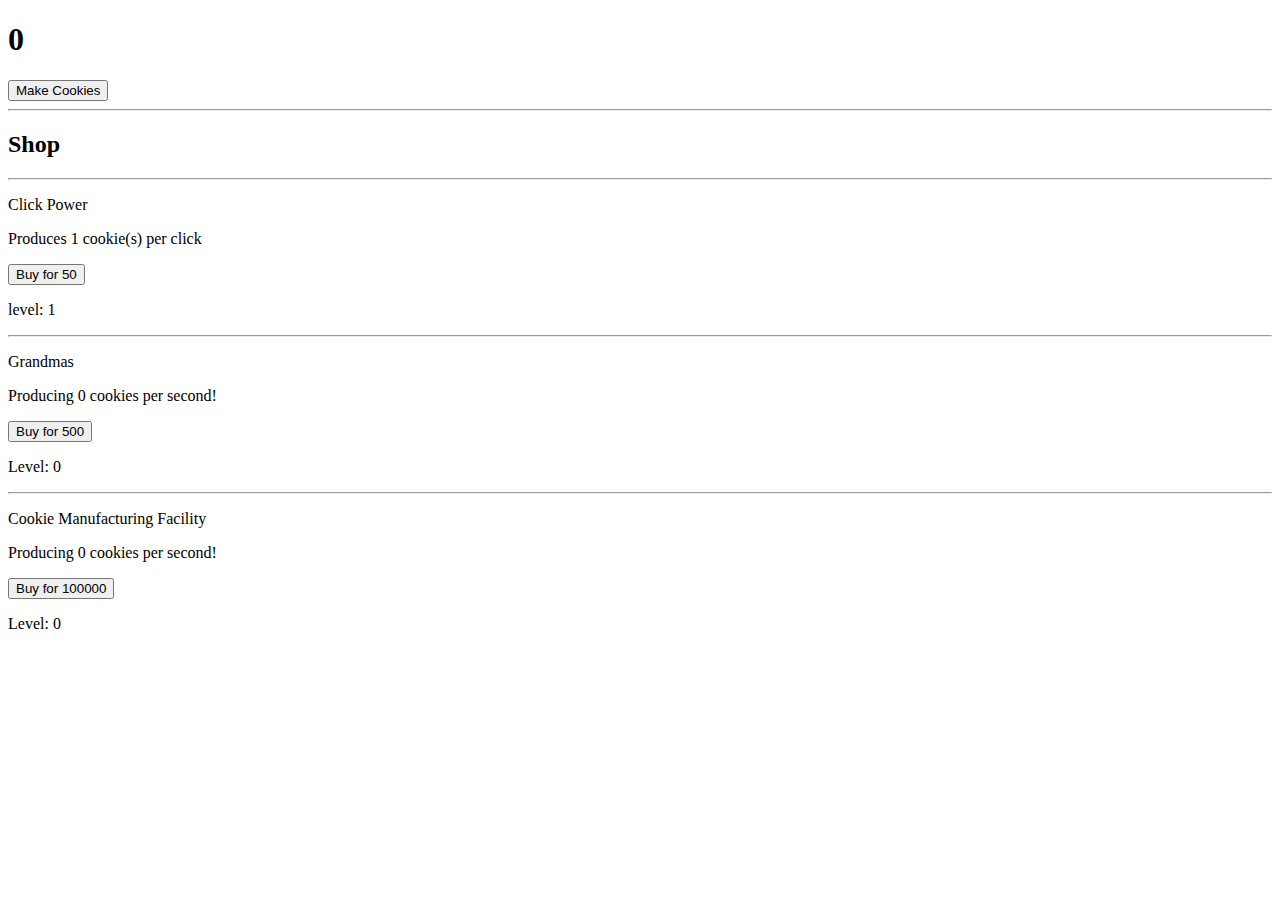
==== index.html @ 1f169e93 "finished tutorial, no stretch goals" ====
<!DOCTYPE html>
<html>

<head>
    <meta charset="utf-8">
    <title>Make Cookies</title>
</head>

<body>
    <!-- Cookie Count -->
    <h1 id="cookie-counter">0</h1>

    <!-- Make Cookies Button -->
    <button id="cookie-clicker">Make Cookies</button>

    <hr>
    <h2>Shop</h2>
    <hr>

    <p>Click Power</p>
    <p>Produces <span id="click-power-multiple">1</span> cookie(s) per click</p>
    <button id="buy-click-power">Buy for <span id="click-power-price">50</span></button>
    <p>level: <span id="click-power-level">1</span></p>

    <!---GRANDMAS-->
    <hr>
    <p>Grandmas</p>
    <p>Producing <span id="grandma-multiple">0</span> cookies per second!</p>
    <button id="buy-grandma">Buy for <span id="grandma-price">500</span></button>
    <p>Level: <span id="grandma-level">0</span></p>

    <!--Cookie Manufacturing Facility-->
    <hr>
    <p>Cookie Manufacturing Facility</p>
    <p>Producing <span id="facility-multiple">0</span> cookies per second!</p>
    <button id="buy-facility">Buy for <span id="facility-price">100000</span></button>
    <p>Level: <span id="facility-level">0</span></p>

    <script src="./scripts.js"></script>
</body>

</html>
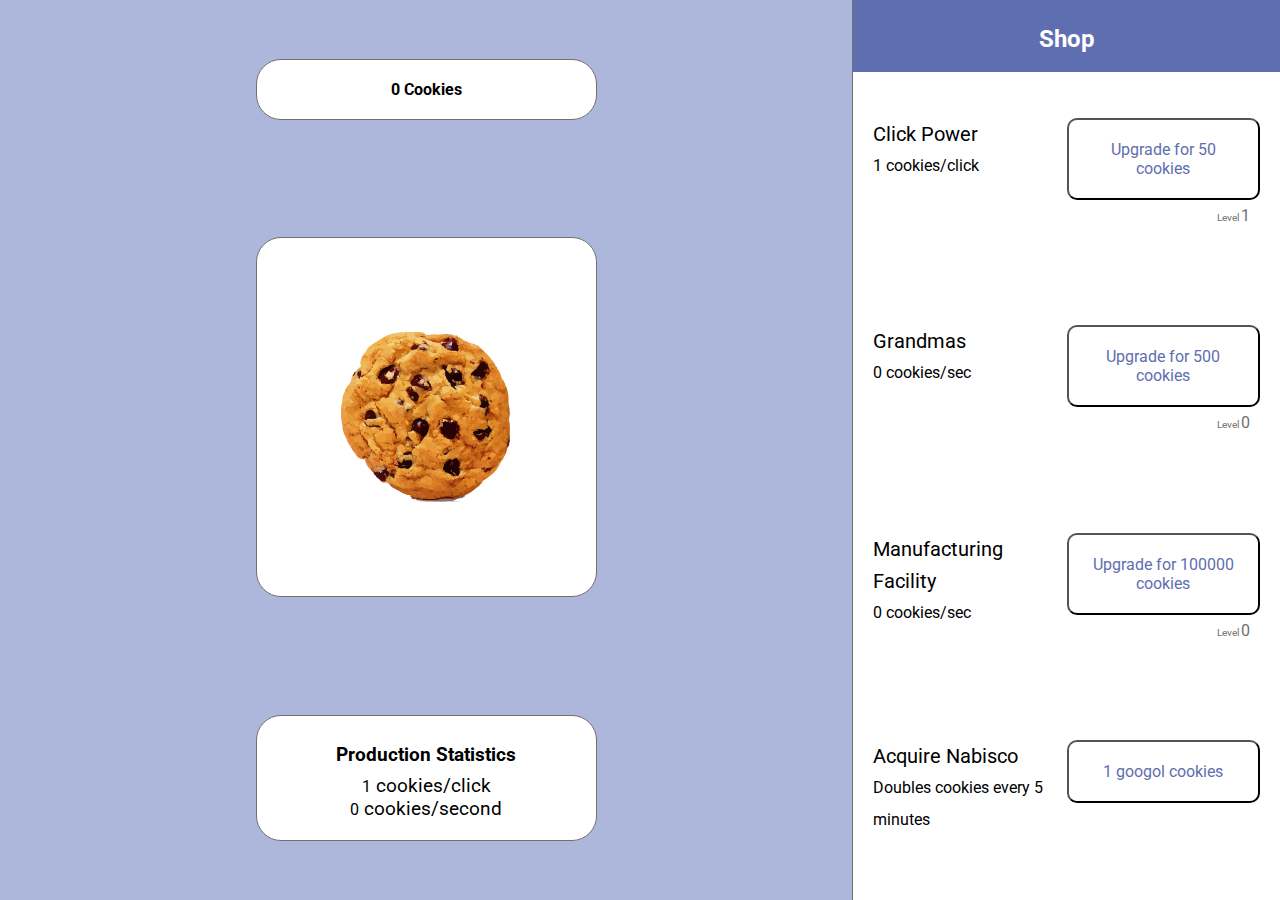
==== commit 54e535aa: "added fourth feature js" ====
--- a/index.html
+++ b/index.html
@@ -4,37 +4,84 @@
 <head>
     <meta charset="utf-8">
     <title>Make Cookies</title>
+    <link rel="stylesheet" type="text/css" href="style.css">
 </head>
 
 <body>
-    <!-- Cookie Count -->
-    <h1 id="cookie-counter">0</h1>
+    <div class="container">
+        <div class="cookie-creation">
+            <div class="cookie-creation-flex">
 
-    <!-- Make Cookies Button -->
-    <button id="cookie-clicker">Make Cookies</button>
+                <!-- Cookie Count -->
+                <div class="cookie-current-amount cookie-creation-boxes">
+                    <h1><span id="cookie-counter">0</span> Cookies</h1>
+                </div>
 
-    <hr>
-    <h2>Shop</h2>
-    <hr>
+                <!-- Make Cookies Button -->
+                <button id="cookie-clicker" class="cookie-creation-boxes"></button>
 
-    <p>Click Power</p>
-    <p>Produces <span id="click-power-multiple">1</span> cookie(s) per click</p>
-    <button id="buy-click-power">Buy for <span id="click-power-price">50</span></button>
-    <p>level: <span id="click-power-level">1</span></p>
+                <!-- Producing Information -->
+                <div class="cookie-production cookie-creation-boxes">
+                    <h1>Production Statistics</h1>
 
-    <!---GRANDMAS-->
-    <hr>
-    <p>Grandmas</p>
-    <p>Producing <span id="grandma-multiple">0</span> cookies per second!</p>
-    <button id="buy-grandma">Buy for <span id="grandma-price">500</span></button>
-    <p>Level: <span id="grandma-level">0</span></p>
+                    <p id="cookies-per-click"><span id="cookies-per-click-amount">1</span> cookies/click</p>
+                    <p id="cookies-per-second"><span id="cookies-per-second-amount">0</span> cookies/second</p>
+                </div>
+            </div>
+        </div>
 
-    <!--Cookie Manufacturing Facility-->
-    <hr>
-    <p>Cookie Manufacturing Facility</p>
-    <p>Producing <span id="facility-multiple">0</span> cookies per second!</p>
-    <button id="buy-facility">Buy for <span id="facility-price">100000</span></button>
-    <p>Level: <span id="facility-level">0</span></p>
+        <div class="shop">
+            <div class="shop-heading">
+                <h1>Shop</h1>
+            </div>
+            <div class="shop-flex">
+                <div class="shop-row shop-click-power">
+                    <div class="shop-text">
+                        <p class="shop-name">Click Power</p>
+                        <p><span id="click-power-multiple">1</span> cookies/click</p>
+                    </div>
+                    <div class="buy-button">
+                        <button id="buy-click-power">Upgrade for <span id="click-power-price">50</span> cookies</button>
+                        <p class="shop-level-text">Level <span id="click-power-level">1</span></p>
+                    </div>
+                </div>
+                <!---GRANDMAS-->
+                <div class="shop-row shop-grandma">
+                    <div class="shop-text">
+                        <p class="shop-name">Grandmas</p>
+                        <p><span id="grandma-multiple">0</span> cookies/sec</p>
+                    </div>
+                    <div class="buy-button">
+                        <button id="buy-grandma">Upgrade for <span id="grandma-price">500</span> cookies</button>
+                        <p class="shop-level-text">Level <span id="grandma-level">0</span></p>
+                    </div>
+                </div>
+
+                <!--Cookie Manufacturing Facility-->
+                <div class="shop-row shop-facility">
+                    <div class="shop-text">
+                        <p class="shop-name">Manufacturing Facility</p>
+                        <p><span id="facility-multiple">0</span> cookies/sec</p>
+                    </div>
+                    <div class="buy-button">
+                        <button id="buy-facility">Upgrade for <span id="facility-price">100000</span> cookies</button>
+                        <p class="shop-level-text">Level <span id="facility-level">0</span></p>
+                    </div>
+                </div>
+
+                <!--Purchase Nabisco-->
+                <div class="shop-row shop-nabisco">
+                    <div class="shop-text">
+                        <p class="shop-name">Acquire Nabisco</p>
+                        <p>Doubles cookies every 5 minutes</p>
+                    </div>
+                    <div class="buy-button">
+                        <button id="buy-nabisco">1 googol cookies</button>
+                    </div>
+                </div>
+            </div>
+        </div>
+    </div>
 
     <script src="./scripts.js"></script>
 </body>
--- a/style.css
+++ b/style.css
@@ -0,0 +1,125 @@
+@import url('https://fonts.googleapis.com/css?family=Roboto:300,400,500');
+
+* {
+    margin: 0px;
+    padding: 0px;
+
+    font-size: 16px;
+    font-family: 'Roboto', sans-serif;
+}
+
+.container {
+    display: grid;
+    grid-template-columns: 2fr 1fr;
+
+    height: 100vh;
+    width: 100vw;
+}
+
+.cookie-creation-flex {
+    height: 100%;
+    width: 40%;
+
+    margin: auto;
+
+    display: flex;
+    flex-direction: column;
+    justify-content: space-around;
+    align-items: stretch;
+}
+
+.shop-flex {
+    margin-top: 0%;
+    height: 90%;
+
+    display: flex;
+    flex-direction: column;
+    justify-content: space-around;
+    align-items: stretch;
+}
+
+/* left */
+.cookie-creation {
+    background-color: #adb6db;
+    border-right: 1px solid #707070
+}
+
+.cookie-creation-boxes {
+    padding: 20px;
+
+    background-color: white;
+
+    border: 1px solid #707070;
+    border-radius: 25px;
+
+    text-align: center;
+}
+
+.cookie-current-amount .cookie-creation-boxes {
+    display: inline; /* Targeting "X Cookies" Top Box to make cookies appear on the same line */
+}
+
+#cookie-clicker {
+    height: 40%;
+
+    background-image: url("img/cookie.png");
+    background-repeat: no-repeat;
+    background-size: 50%;
+    background-position: center;
+}
+
+.cookie-production h1 {
+    font-size: 1.2em;
+    line-height: 2em;
+}
+.cookie-production p {
+    font-size: 1.2em;
+}
+
+/* right */
+.shop-row {
+    padding: 20px;
+
+    /* border-top: 1px solid #707070; */
+
+    line-height: 2em;
+
+    display: grid;
+    grid-template-columns: 1fr 1fr;
+}
+
+
+.shop-heading {
+    height: 8%;
+    background-color: #5F6EB0;
+}
+.shop-heading h1 {
+    font-size: 1.5em;
+    text-align: center;
+
+    color: white;
+
+    padding-top: 25px;
+}
+
+.shop-row .shop-name {
+    font-size: 1.25em;
+}
+
+
+.shop-row .shop-level-text {
+    font-size: x-small;
+    color: #707070;
+    text-align: right;
+    padding-right: 10px;
+}
+
+
+.shop-row button {
+    width: 100%;
+    padding: 20px;
+
+    color: #5F6EB0;
+    background-color: white;
+    border-radius: 10px;
+}
